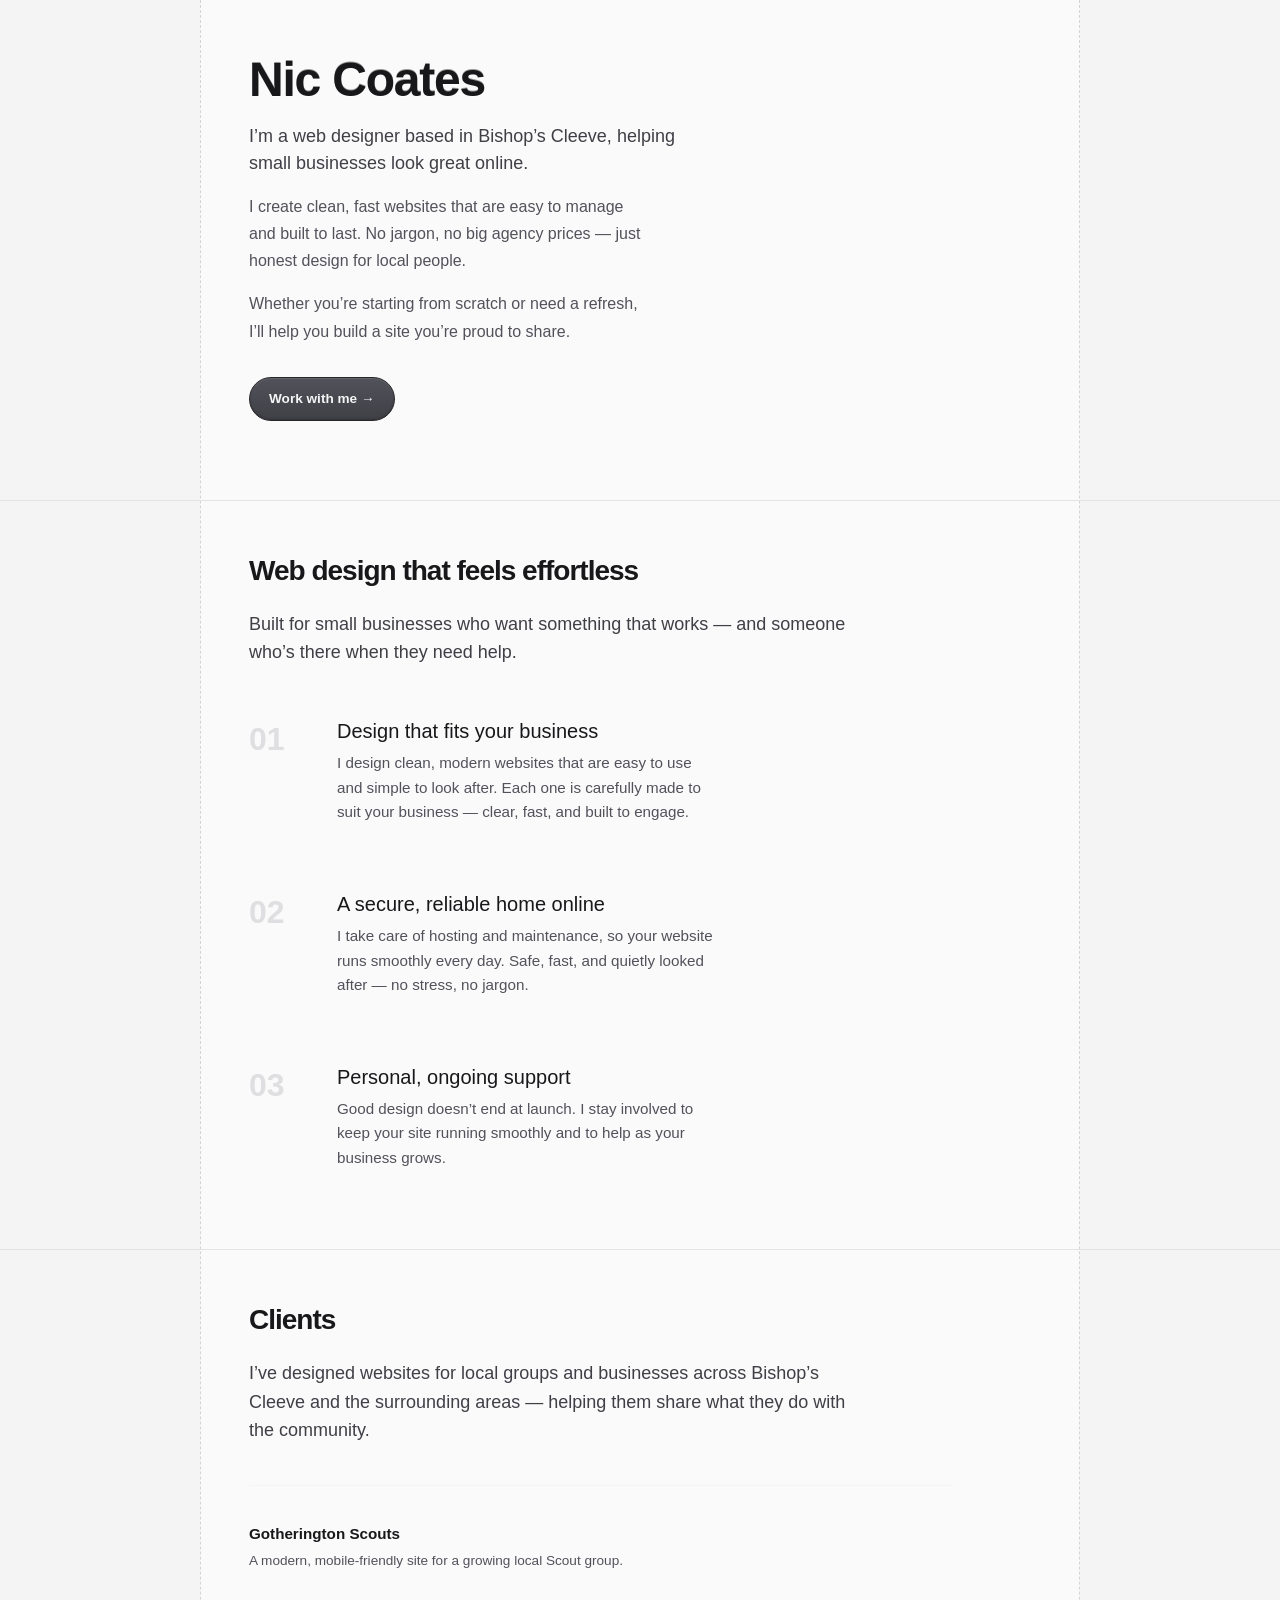
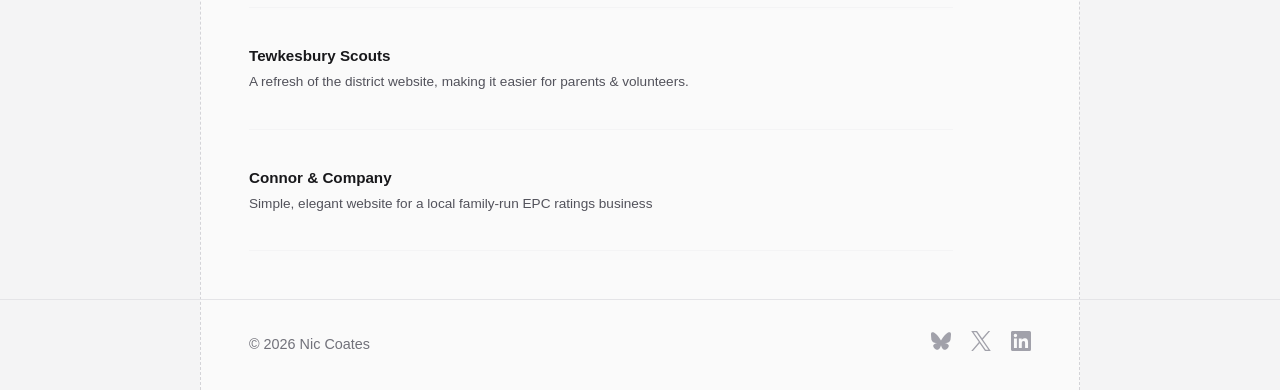
==== index.html @ e414793d "Brand new design to reflect my design businesses" ====
<!doctype html>
<html lang="en">
    <head>
        <meta charset="UTF-8" />
        <meta name="viewport" content="width=device-width, initial-scale=1.0" />
        <meta http-equiv="X-UA-Compatible" content="ie=edge" />

        <title>Nic Coates — Web Design in Bishop’s Cleeve</title>

        <!-- Open Graph tags -->
        <meta
            property="og:title"
            content="Nic Coates — Web Design for Small Businesses"
        />
        <meta
            property="og:description"
            content="Clean, modern websites for small businesses and organisations. Based in Bishop’s Cleeve, working with clients across the UK."
        />
        <meta property="og:url" content="https://www.niccoates.uk" />
        <meta property="og:type" content="website" />
        <meta
            property="og:image"
            content="https://www.niccoates.uk/og_image.png"
        />

        <!-- X (Twitter) Card tags -->
        <meta name="twitter:card" content="summary_large_image" />
        <meta
            name="twitter:title"
            content="Nic Coates — Web Design for Small Businesses"
        />
        <meta
            name="twitter:description"
            content="Clean, modern websites for small businesses and organisations."
        />
        <meta name="twitter:creator" content="@niccoatesuk" />
        <meta
            name="twitter:image"
            content="https://www.niccoates.uk/og_image.png"
        />

        <!-- SEO related meta tags -->
        <meta
            name="description"
            content="I’m Nic, a local web designer in Bishop’s Cleeve. I build clean, modern websites for small businesses and community groups."
        />
        <meta
            name="keywords"
            content="web design Bishop’s Cleeve, local web designer, Bishop’s Cleeve websites, small business websites Bishop’s Cleeve, website designer Cheltenham, Nic Coates web design"
        />

        <meta name="author" content="Nic Coates" />
        <meta name="robots" content="index, follow" />

        <!-- Favicon -->
        <link rel="icon" href="icon.png" type="image/x-icon" />

        <!-- Stylesheets and Fonts -->
        <link rel="stylesheet" href="style.css" />
        <link rel="preconnect" href="https://fonts.bunny.net" />

        <!-- Seline Privacy Analytics -->
        <script
            async
            src="https://cdn.seline.so/seline.js"
            data-token="06e7c9becb7eb8b"
        ></script>
    </head>
    <body>
        <div class="container">
            <section id="about">
                <h1>Nic Coates</h1>
                <p class="subtitle">
                    I’m a web designer based in Bishop’s Cleeve, helping small
                    businesses look great online.
                </p>
                <p>
                    I create clean, fast websites that are easy to manage and
                    built to last. No jargon, no big agency prices — just honest
                    design for local people.
                </p>
                <p>
                    Whether you’re starting from scratch or need a refresh, I’ll
                    help you build a site you’re proud to share.
                </p>
                <a href="#contact" class="button">Work with me →</a>
            </section>

            <section id="offer">
                <h2>Web design that feels effortless</h2>
                <p class="intro">
                    Built for small businesses who want something that works —
                    and someone who’s there when they need help.
                </p>

                <div class="offer-list">
                    <div class="offer-item">
                        <span class="offer-number">01</span>
                        <div class="offer-content">
                            <h3>Design that fits your business</h3>
                            <p>
                                I design clean, modern websites that are easy to
                                use and simple to look after. Each one is
                                carefully made to suit your business — clear,
                                fast, and built to engage.
                            </p>
                        </div>
                    </div>

                    <div class="offer-item">
                        <span class="offer-number">02</span>
                        <div class="offer-content">
                            <h3>A secure, reliable home online</h3>
                            <p>
                                I take care of hosting and maintenance, so your
                                website runs smoothly every day. Safe, fast, and
                                quietly looked after — no stress, no jargon.
                            </p>
                        </div>
                    </div>

                    <div class="offer-item">
                        <span class="offer-number">03</span>
                        <div class="offer-content">
                            <h3>Personal, ongoing support</h3>
                            <p>
                                Good design doesn’t end at launch. I stay
                                involved to keep your site running smoothly and
                                to help as your business grows.
                            </p>
                        </div>
                    </div>
                </div>
            </section>

            <section id="clients">
                <h2>Clients</h2>
                <p class="intro">
                    I’ve designed websites for local groups and businesses
                    across Bishop’s Cleeve and the surrounding areas — helping
                    them share what they do with the community.
                </p>

                <ul class="client-list">
                    <li>
                        <a
                            href="https://gotheringtonscouts.org.uk"
                            target="_blank"
                            rel="noopener"
                        >
                            <span class="client-name">Gotherington Scouts</span>
                            <span class="client-desc"
                                >A modern, mobile-friendly site for a growing
                                local Scout group.</span
                            >
                        </a>
                    </li>

                    <li>
                        <a
                            href="https://tewkesburyscouts.org.uk"
                            target="_blank"
                            rel="noopener"
                        >
                            <span class="client-name">Tewkesbury Scouts</span>
                            <span class="client-desc"
                                >A refresh of the district website, making it
                                easier for parents & volunteers.</span
                            >
                        </a>
                    </li>

                    <li>
                        <a
                            href="https://connorandcompany.co.uk"
                            target="_blank"
                            rel="noopener"
                        >
                            <span class="client-name"
                                >Connor &amp; Company</span
                            >
                            <span class="client-desc"
                                >Simple, elegant website for a local family-run
                                EPC ratings business</span
                            >
                        </a>
                    </li>
                </ul>
            </section>
            <footer id="site-footer">
                <div class="footer-content">
                    <p class="footer-left">
                        &copy; <span id="year"></span> Nic Coates
                    </p>
                    <div class="footer-right">
                        <a
                            href="https://bsky.app/profile/niccoates.uk"
                            target="_blank"
                            aria-label="Bluesky"
                        >
                            <svg
                                width="20"
                                height="20"
                                viewBox="0 0 20 20"
                                fill="none"
                                xmlns="http://www.w3.org/2000/svg"
                            >
                                <path
                                    d="M4.335 2.38081C6.62833 4.10164 9.09417 7.59164 10 9.46497C10.9058 7.59247 13.3717 4.10164 15.665 2.38081C17.3192 1.13831 20 0.177474 20 3.23581C20 3.84581 19.65 8.36581 19.4442 9.09998C18.7308 11.6508 16.1292 12.3016 13.815 11.9083C17.86 12.5966 18.8892 14.8766 16.6667 17.1575C12.4458 21.4875 10.6 16.0708 10.1275 14.6825C10.0408 14.4283 10.0008 14.3091 10 14.41C10 14.3091 9.95833 14.4283 9.8725 14.6825C9.39917 16.0708 7.55417 21.4875 3.33333 17.1575C1.11083 14.8766 2.14 12.5966 6.185 11.9075C3.87083 12.3016 1.26917 11.6508 0.555833 9.09998C0.35 8.36664 0 3.84581 0 3.23581C0 0.177474 2.68083 1.13831 4.335 2.38081Z"
                                    fill="currentColor"
                                />
                            </svg>
                        </a>
                        <a
                            href="https://x.com/niccoatesuk"
                            target="_blank"
                            aria-label="X (Twitter)"
                        >
                            <svg
                                width="20"
                                height="20"
                                viewBox="0 0 20 20"
                                fill="none"
                                xmlns="http://www.w3.org/2000/svg"
                            >
                                <g clip-path="url(#clip0_41_11)">
                                    <path
                                        d="M11.8618 8.46833L19.1476 0H17.4209L11.0951 7.35333L6.04259 0H0.215088L7.85509 11.1192L0.215088 20H1.94175L8.62175 12.235L13.9576 20H19.7851L11.8618 8.46833ZM9.49759 11.2175L8.72342 10.11L2.56342 1.3H5.21509L10.1859 8.41L10.9601 9.5175L17.4218 18.7592H14.7701L9.49759 11.2175Z"
                                        fill="currentColor"
                                    />
                                </g>
                                <defs>
                                    <clipPath id="clip0_41_11">
                                        <rect
                                            width="20"
                                            height="20"
                                            fill="white"
                                        />
                                    </clipPath>
                                </defs>
                            </svg>
                        </a>
                        <a
                            href="https://www.linkedin.com/in/niccoates/"
                            target="_blank"
                            aria-label="LinkedIn"
                        >
                            <svg
                                xmlns="http://www.w3.org/2000/svg"
                                width="20"
                                height="20"
                                fill="currentColor"
                                viewBox="0 0 24 24"
                            >
                                <path
                                    d="M22.162 0H1.838C.823 0 0 .823 0 1.838v20.324C0 23.177.823 24 1.838 24h20.324A1.84 1.84 0 0 0 24 22.162V1.838A1.84 1.84 0 0 0 22.162 0ZM7.09 20.452H3.546V9.02H7.09ZM5.318 7.483a2.05 2.05 0 1 1 0-4.1 2.05 2.05 0 0 1 0 4.1ZM20.452 20.452h-3.545v-5.541c0-1.32-.027-3.016-1.838-3.016-1.84 0-2.122 1.435-2.122 2.919v5.638H9.403V9.02h3.4v1.561h.049a3.731 3.731 0 0 1 3.361-1.846c3.594 0 4.256 2.366 4.256 5.44v6.277Z"
                                />
                            </svg>
                        </a>
                    </div>
                </div>
            </footer>
        </div>

        <script>
            document.getElementById("year").textContent =
                new Date().getFullYear();
        </script>
    </body>
</html>
---- style.css ----
@import url(https://fonts.bunny.net/css?family=be-vietnam-pro:300,400,500,600,700);

:root {
    --color-bg: #fafafa;
    --color-text: #18181b;
    --color-text-accent: #3f3f46;
    --font-family-base: "Be Vietnam Pro", sans-serif;
    --font-size-base: 1.05rem;
    --font-size-lg: 1.25rem;
    --font-size-sm: 0.95rem;
    --line-height: 1.6;
    --max-width: 880px;
    --radius: 8px;
    --transition: 0.2s ease-in-out;
    --border-color: #d4d4d8;
    --border-color-alt: #f4f4f5;
}

*,
*::before,
*::after {
    box-sizing: border-box;
}

html,
body {
    height: 100%;
    scroll-behavior: smooth;
    margin: 0;
    padding: 0;
}

body {
    display: flex;
    flex-direction: column;
    min-height: 100vh;
    font-family: var(--font-family-base);
    font-size: var(--font-size-base);
    line-height: var(--line-height);
    color: var(--color-text);
    background: #f4f4f5;
}

.container {
    flex: 1;
    background: var(--color-bg);
    width: 90%;
    max-width: var(--max-width);
    margin: 0 auto;
    padding: 0 3rem;
    border-right: 1px dashed var(--border-color);
    border-left: 1px dashed var(--border-color);
}

#about {
    margin-top: 6vh;
    position: relative;
    padding-bottom: 5rem;
}

#about::after {
    content: "";
    position: absolute;
    left: 50%;
    bottom: 0;
    width: 100vw;
    height: 1px;
    background: #e4e4e7;
    transform: translateX(-50%);
}

h1 {
    font-size: clamp(2.25rem, 4vw, 3rem);
    letter-spacing: -1.2px;
    font-weight: 700;
    margin: 0 0 1rem 0;
    line-height: 1.1;
    position: relative;
    color: #18181b;
    text-shadow:
        0 1px 0 rgba(255, 255, 255, 0.6),
        0 -1px 0 rgba(0, 0, 0, 0.4);
}

.subtitle {
    font-size: 1.125rem;
    margin: 0 0 1rem 0;
    color: #3f3f46;
    font-weight: 400;
    line-height: 1.5;
}

p {
    font-size: 1rem;
    color: #52525b;
    line-height: 1.7;
    font-weight: 400;
    margin: 0 0 1rem 0;
    max-width: 45ch;
}

.button {
    display: inline-block;
    background: linear-gradient(to bottom, #52525b, #3f3f46);
    color: #f4f4f5;
    padding: 0.75em 1.4em;
    border-radius: 9999px;
    font-weight: 600;
    font-size: 0.85rem;
    text-decoration: none;
    border: 1px solid #27272a;
    box-shadow:
        inset 0 1px 0 rgba(255, 255, 255, 0.1),
        inset 0 -1px 2px rgba(0, 0, 0, 0.2);
    transition: all 0.2s ease;
    margin-top: 1rem;
}

.button:hover {
    background: linear-gradient(to bottom, #63636b, #4b4b53);
    box-shadow:
        0 1px 2px rgba(0, 0, 0, 0.5),
        inset 0 1px 0 rgba(255, 255, 255, 0.15),
        inset 0 -1px 2px rgba(0, 0, 0, 0.5);
    transform: translateY(-1px);
}

#offer {
    padding: 3rem 0;
    position: relative;
}

#offer::after {
    content: "";
    position: absolute;
    left: 50%;
    bottom: 0;
    width: 100vw;
    height: 1px;
    background: #e4e4e7;
    transform: translateX(-50%);
}

#offer h2 {
    font-size: clamp(1.5rem, 4vw, 1.75rem);
    font-weight: 600;
    margin: 0 0 1rem 0;
    color: #18181b;
    letter-spacing: -1px;
}

#offer .intro {
    font-size: 1.125rem;
    color: #3f3f46;
    margin: 0 0 1rem 0;
    max-width: 60ch;
    line-height: 1.6;
}

.offer-list {
    display: flex;
    flex-direction: column;
    gap: 2rem;
    padding: 1rem 0;
}

.offer-item {
    display: flex;
    align-items: flex-start;
    padding: 1rem 0;
}

.offer-number {
    font-weight: 600;
    font-size: 2rem;
    color: #d4d4d8;
    flex-shrink: 0;
    width: 3rem;
    margin-right: 2.5rem;
    line-height: 1.5;
    opacity: 0.7;
    transition: color 0.3s ease;
}

.offer-item:nth-child(1):hover .offer-number {
    color: #818cf8;
    opacity: 1;
}

.offer-item:nth-child(2):hover .offer-number {
    color: #a78bfa;
    opacity: 1;
}

.offer-item:nth-child(3):hover .offer-number {
    color: #c084fc;
    opacity: 1;
}

.offer-content h3 {
    font-size: 1.25rem;
    font-weight: 500;
    color: #18181b;
    margin: 0 0 0.25rem 0;
}

.offer-content p {
    font-size: var(--font-size-sm);
    color: #52525b;
    line-height: 1.6;
    margin: 0;
}

#clients {
    padding: 3rem 0;
}

#clients h2 {
    font-size: clamp(1.5rem, 4vw, 1.75rem);
    font-weight: 600;
    margin: 0 0 1rem 0;
    color: #18181b;
    letter-spacing: -1px;
}

#clients .intro {
    font-size: 1.125rem;
    color: #3f3f46;
    margin: 0 0 2.5rem 0;
    max-width: 60ch;
    line-height: 1.6;
}

.client-list {
    list-style: none;
    margin: 0;
    padding: 0;
    border-top: 1px solid var(--border-color-alt);
    border-bottom: 1px solid var(--border-color-alt);
    width: 90%;
}

.client-list li {
    border-top: 1px solid var(--border-color-alt);
    transition:
        background 0.2s ease,
        transform 0.2s ease;
    padding: 1rem 0;
}

.client-list li:first-child {
    border-top: none;
}

.client-list a {
    display: flex;
    flex-direction: column;
    text-decoration: none;
    color: #18181b;
    padding: 1.25rem 1.25rem 1.25rem 0;
    position: relative;
    transition: padding 0.5s ease;
}

.client-list a::after {
    content: "›";
    position: absolute;
    right: 1rem;
    top: 50%;
    transform: translateY(-50%);
    opacity: 0;
    transition:
        opacity 0.2s ease,
        transform 0.2s ease;
    font-size: 1.25rem;
    color: #3f3f46;
}

.client-name {
    font-weight: 600;
    font-size: 0.95rem;
    margin-bottom: 0.25rem;
}

.client-desc {
    font-size: 0.85rem;
    color: #52525b;
    line-height: 1.5;
}

.client-list a:hover {
    background: #f4f4f5;
    padding-left: 1.25rem;
}

.client-list a:hover::after {
    opacity: 1;
    transform: translateY(-50%) translateX(4px);
}

#site-footer {
    padding: 2rem 0;
    color: #71717a;
    font-size: 0.8rem;
    position: relative;
    overflow: visible;
}

#site-footer::after {
    content: "";
    position: absolute;
    left: 50%;
    top: 0;
    width: 100vw;
    height: 1px;
    background: #e4e4e7;
    transform: translateX(-50%);
    pointer-events: none;
    z-index: 0;
}

.footer-content {
    position: relative;
    z-index: 1;
    display: flex;
    justify-content: space-between;
    align-items: center;
    flex-wrap: wrap;
    width: 100%;
    max-width: var(--max-width);
    margin: 0 auto;
}

.footer-left {
    margin: 0;
    font-weight: 400;
    font-size: 0.9rem;
    color: #71717a;
}

.footer-right {
    display: flex;
    gap: 1.25rem;
}

.footer-right a {
    color: #a1a1aa;
    transition: color 0.2s ease;
    fill: #a1a1aa;
}

.footer-right a:hover {
    color: #18181b;
    fill: #18181b;
}

@media (max-width: 768px) {
    .container {
        width: 95%;
        padding: 0 1.25rem;
        border-left: none;
        border-right: none;
    }

    .offer-item {
        flex-direction: column;
        align-items: flex-start;
    }

    .offer-number {
        margin: 0 0 0.5rem 0;
    }

    .footer-content {
        flex-direction: column;
        gap: 1rem;
        text-align: center;
    }

    .client-list a {
        padding: 1rem 0;
    }
}
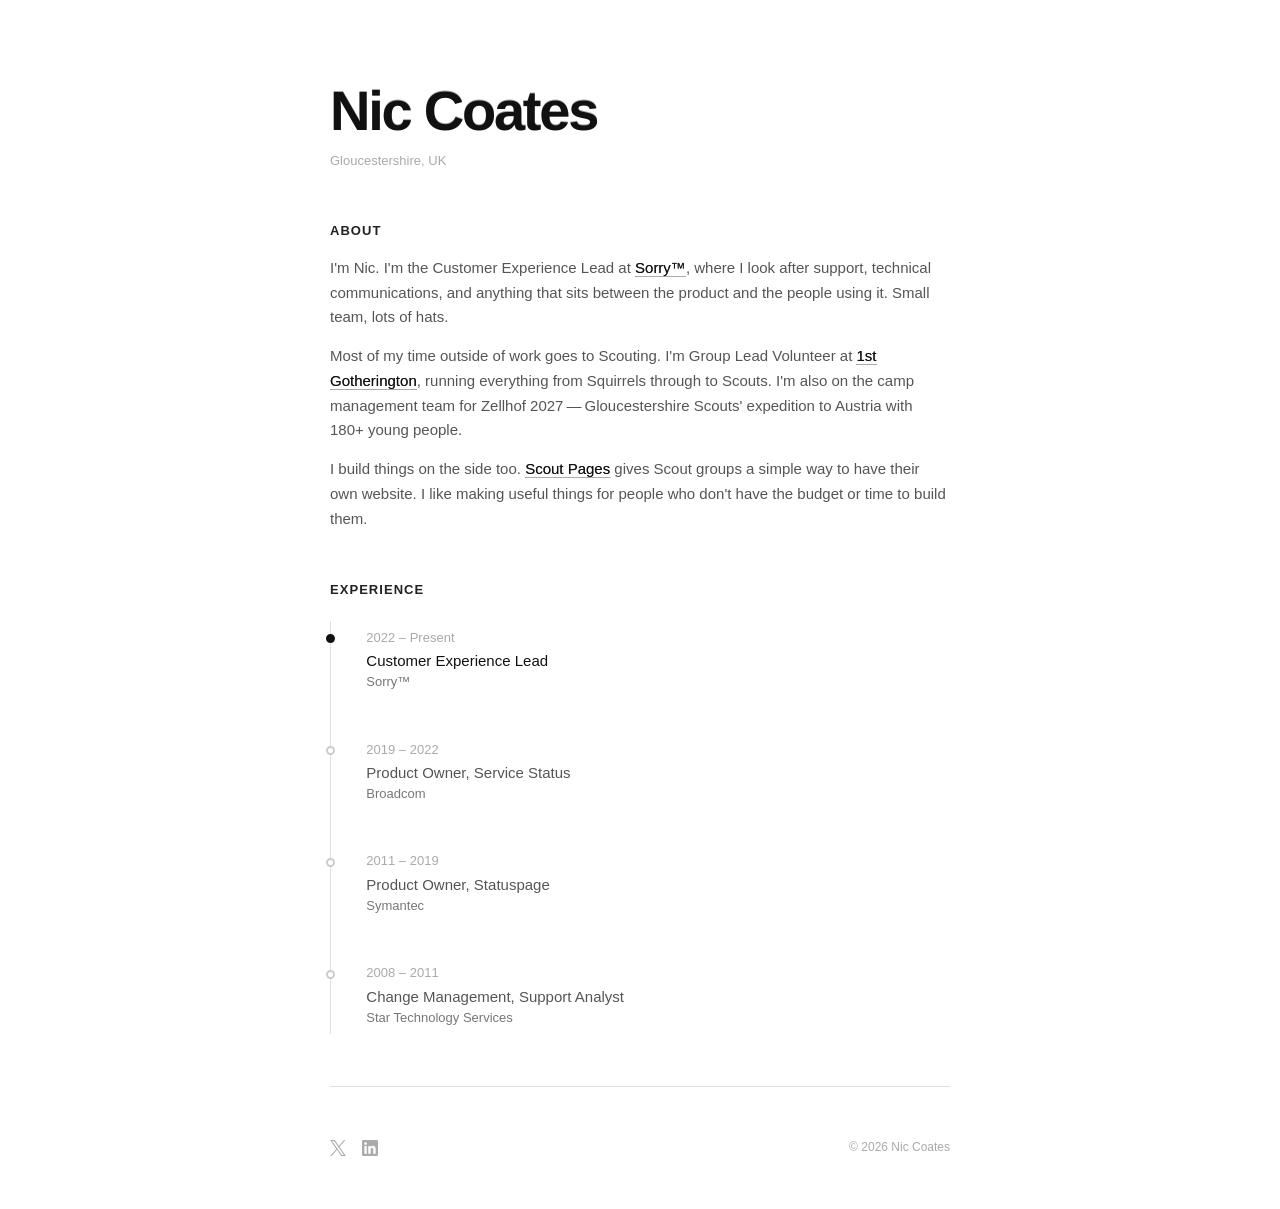
==== commit 59cf0b44: "Redesign site as a personal page Replace the web design freelancer site with a clean, minimal person" ====
--- a/index.html
+++ b/index.html
@@ -3,268 +3,187 @@
     <head>
         <meta charset="UTF-8" />
         <meta name="viewport" content="width=device-width, initial-scale=1.0" />
-        <meta http-equiv="X-UA-Compatible" content="ie=edge" />
 
-        <title>Nic Coates — Web Design in Bishop’s Cleeve</title>
+        <title>Nic Coates</title>
 
-        <!-- Open Graph tags -->
+        <!-- SEO -->
         <meta
-            property="og:title"
-            content="Nic Coates — Web Design for Small Businesses"
+            name="description"
+            content="Nic Coates — Customer Experience Lead at Sorry™, Scout leader, and builder of things for people who give their time."
         />
+        <meta name="author" content="Nic Coates" />
+        <meta name="robots" content="index, follow" />
+
+        <!-- Open Graph -->
+        <meta property="og:title" content="Nic Coates" />
         <meta
             property="og:description"
-            content="Clean, modern websites for small businesses and organisations. Based in Bishop’s Cleeve, working with clients across the UK."
+            content="Customer Experience Lead at Sorry™, Scout leader, and builder of things for people who give their time."
         />
         <meta property="og:url" content="https://www.niccoates.uk" />
         <meta property="og:type" content="website" />
         <meta
             property="og:image"
-            content="https://www.niccoates.uk/og_image.png"
+            content="https://www.niccoates.uk/images/og_image.png"
         />
 
-        <!-- X (Twitter) Card tags -->
+        <!-- X (Twitter) Card -->
         <meta name="twitter:card" content="summary_large_image" />
-        <meta
-            name="twitter:title"
-            content="Nic Coates — Web Design for Small Businesses"
-        />
+        <meta name="twitter:title" content="Nic Coates" />
         <meta
             name="twitter:description"
-            content="Clean, modern websites for small businesses and organisations."
+            content="Customer Experience Lead at Sorry™, Scout leader, and builder of things for people who give their time."
         />
-        <meta name="twitter:creator" content="@niccoatesuk" />
+        <meta name="twitter:creator" content="@niccoates" />
         <meta
             name="twitter:image"
-            content="https://www.niccoates.uk/og_image.png"
+            content="https://www.niccoates.uk/images/og_image.png"
         />
 
-        <!-- SEO related meta tags -->
-        <meta
-            name="description"
-            content="I’m Nic, a local web designer in Bishop’s Cleeve. I build clean, modern websites for small businesses and community groups."
-        />
-        <meta
-            name="keywords"
-            content="web design Bishop’s Cleeve, local web designer, Bishop’s Cleeve websites, small business websites Bishop’s Cleeve, website designer Cheltenham, Nic Coates web design"
+        <!-- Favicon -->
+        <link rel="icon" type="image/png" href="images/icon.png" />
+
+        <!-- Fonts -->
+        <link rel="preconnect" href="https://fonts.bunny.net" crossorigin />
+        <link
+            href="https://fonts.bunny.net/css?family=space-grotesk:400,500,600,700"
+            rel="stylesheet"
         />
 
-        <meta name="author" content="Nic Coates" />
-        <meta name="robots" content="index, follow" />
-
-        <!-- Favicon -->
-        <link rel="icon" href="icon.png" type="image/x-icon" />
-
-        <!-- Stylesheets and Fonts -->
-        <link rel="stylesheet" href="style.css" />
-        <link rel="preconnect" href="https://fonts.bunny.net" />
-
-        <!-- Seline Privacy Analytics -->
-        <script
-            async
-            src="https://cdn.seline.so/seline.js"
-            data-token="06e7c9becb7eb8b"
-        ></script>
+        <!-- Styles -->
+        <link rel="stylesheet" href="stylesheets/style.css" />
     </head>
     <body>
-        <div class="container">
-            <section id="about">
+        <div class="page">
+            <header class="header">
                 <h1>Nic Coates</h1>
-                <p class="subtitle">
-                    I’m a web designer based in Bishop’s Cleeve, helping small
-                    businesses look great online.
+                <span class="location">Gloucestershire, UK</span>
+            </header>
+
+            <div class="section about">
+                <p class="section-label">About</p>
+                <p>
+                    I'm Nic. I'm the Customer Experience Lead at
+                    <a
+                        href="https://sorryapp.com"
+                        target="_blank"
+                        rel="noopener"
+                        >Sorry&trade;</a
+                    >, where I look after support, technical communications, and
+                    anything that sits between the product and the people using
+                    it. Small team, lots of hats.
                 </p>
                 <p>
-                    I create clean, fast websites that are easy to manage and
-                    built to last. No jargon, no big agency prices — just honest
-                    design for local people.
+                    Most of my time outside of work goes to Scouting. I'm Group
+                    Lead Volunteer at
+                    <a
+                        href="https://www.gotheringtonscouts.org.uk"
+                        target="_blank"
+                        rel="noopener"
+                        >1st Gotherington</a
+                    >, running everything from Squirrels through to Scouts. I'm
+                    also on the camp management team for Zellhof
+                    2027&thinsp;&mdash;&thinsp;Gloucestershire Scouts'
+                    expedition to Austria with 180+ young people.
                 </p>
                 <p>
-                    Whether you’re starting from scratch or need a refresh, I’ll
-                    help you build a site you’re proud to share.
+                    I build things on the side too.
+                    <a
+                        href="https://www.scoutpages.co.uk"
+                        target="_blank"
+                        rel="noopener"
+                        >Scout Pages</a
+                    >
+                    gives Scout groups a simple way to have their own website. I
+                    like making useful things for people who don't have the
+                    budget or time to build them.
                 </p>
-                <a href="#contact" class="button">Work with me →</a>
-            </section>
+            </div>
 
-            <section id="offer">
-                <h2>Web design that feels effortless</h2>
-                <p class="intro">
-                    Built for small businesses who want something that works —
-                    and someone who’s there when they need help.
-                </p>
-
-                <div class="offer-list">
-                    <div class="offer-item">
-                        <span class="offer-number">01</span>
-                        <div class="offer-content">
-                            <h3>Design that fits your business</h3>
-                            <p>
-                                I design clean, modern websites that are easy to
-                                use and simple to look after. Each one is
-                                carefully made to suit your business — clear,
-                                fast, and built to engage.
-                            </p>
+            <div class="section">
+                <p class="section-label">Experience</p>
+                <div class="timeline">
+                    <div class="timeline-entry current">
+                        <div class="timeline-date">2022 &ndash; Present</div>
+                        <div class="timeline-title">
+                            Customer Experience Lead
                         </div>
+                        <div class="timeline-org">Sorry&trade;</div>
                     </div>
-
-                    <div class="offer-item">
-                        <span class="offer-number">02</span>
-                        <div class="offer-content">
-                            <h3>A secure, reliable home online</h3>
-                            <p>
-                                I take care of hosting and maintenance, so your
-                                website runs smoothly every day. Safe, fast, and
-                                quietly looked after — no stress, no jargon.
-                            </p>
+                    <div class="timeline-entry">
+                        <div class="timeline-date">2019 &ndash; 2022</div>
+                        <div class="timeline-title">
+                            Product Owner, Service Status
                         </div>
+                        <div class="timeline-org">Broadcom</div>
                     </div>
-
-                    <div class="offer-item">
-                        <span class="offer-number">03</span>
-                        <div class="offer-content">
-                            <h3>Personal, ongoing support</h3>
-                            <p>
-                                Good design doesn’t end at launch. I stay
-                                involved to keep your site running smoothly and
-                                to help as your business grows.
-                            </p>
+                    <div class="timeline-entry">
+                        <div class="timeline-date">2011 &ndash; 2019</div>
+                        <div class="timeline-title">
+                            Product Owner, Statuspage
                         </div>
+                        <div class="timeline-org">Symantec</div>
+                    </div>
+                    <div class="timeline-entry">
+                        <div class="timeline-date">2008 &ndash; 2011</div>
+                        <div class="timeline-title">
+                            Change Management, Support Analyst
+                        </div>
+                        <div class="timeline-org">Star Technology Services</div>
                     </div>
                 </div>
-            </section>
+            </div>
 
-            <section id="clients">
-                <h2>Clients</h2>
-                <p class="intro">
-                    I’ve designed websites for local groups and businesses
-                    across Bishop’s Cleeve and the surrounding areas — helping
-                    them share what they do with the community.
-                </p>
+            <hr />
 
-                <ul class="client-list">
-                    <li>
-                        <a
-                            href="https://gotheringtonscouts.org.uk"
-                            target="_blank"
-                            rel="noopener"
+            <footer class="footer">
+                <div class="footer-links">
+                    <a
+                        href="https://twitter.com/niccoates"
+                        target="_blank"
+                        rel="noopener"
+                        aria-label="X (Twitter)"
+                    >
+                        <svg
+                            width="16"
+                            height="16"
+                            viewBox="0 0 20 20"
+                            fill="none"
+                            xmlns="http://www.w3.org/2000/svg"
                         >
-                            <span class="client-name">Gotherington Scouts</span>
-                            <span class="client-desc"
-                                >A modern, mobile-friendly site for a growing
-                                local Scout group.</span
-                            >
-                        </a>
-                    </li>
-
-                    <li>
-                        <a
-                            href="https://tewkesburyscouts.org.uk"
-                            target="_blank"
-                            rel="noopener"
+                            <path
+                                d="M11.8618 8.46833L19.1476 0H17.4209L11.0951 7.35333L6.04259 0H0.215088L7.85509 11.1192L0.215088 20H1.94175L8.62175 12.235L13.9576 20H19.7851L11.8618 8.46833ZM9.49759 11.2175L8.72342 10.11L2.56342 1.3H5.21509L10.1859 8.41L10.9601 9.5175L17.4218 18.7592H14.7701L9.49759 11.2175Z"
+                                fill="currentColor"
+                            />
+                        </svg>
+                    </a>
+                    <a
+                        href="https://linkedin.com/in/niccoates"
+                        target="_blank"
+                        rel="noopener"
+                        aria-label="LinkedIn"
+                    >
+                        <svg
+                            xmlns="http://www.w3.org/2000/svg"
+                            width="16"
+                            height="16"
+                            fill="currentColor"
+                            viewBox="0 0 24 24"
                         >
-                            <span class="client-name">Tewkesbury Scouts</span>
-                            <span class="client-desc"
-                                >A refresh of the district website, making it
-                                easier for parents & volunteers.</span
-                            >
-                        </a>
-                    </li>
-
-                    <li>
-                        <a
-                            href="https://connorandcompany.co.uk"
-                            target="_blank"
-                            rel="noopener"
-                        >
-                            <span class="client-name"
-                                >Connor &amp; Company</span
-                            >
-                            <span class="client-desc"
-                                >Simple, elegant website for a local family-run
-                                EPC ratings business</span
-                            >
-                        </a>
-                    </li>
-                </ul>
-            </section>
-            <footer id="site-footer">
-                <div class="footer-content">
-                    <p class="footer-left">
-                        &copy; <span id="year"></span> Nic Coates
-                    </p>
-                    <div class="footer-right">
-                        <a
-                            href="https://bsky.app/profile/niccoates.uk"
-                            target="_blank"
-                            aria-label="Bluesky"
-                        >
-                            <svg
-                                width="20"
-                                height="20"
-                                viewBox="0 0 20 20"
-                                fill="none"
-                                xmlns="http://www.w3.org/2000/svg"
-                            >
-                                <path
-                                    d="M4.335 2.38081C6.62833 4.10164 9.09417 7.59164 10 9.46497C10.9058 7.59247 13.3717 4.10164 15.665 2.38081C17.3192 1.13831 20 0.177474 20 3.23581C20 3.84581 19.65 8.36581 19.4442 9.09998C18.7308 11.6508 16.1292 12.3016 13.815 11.9083C17.86 12.5966 18.8892 14.8766 16.6667 17.1575C12.4458 21.4875 10.6 16.0708 10.1275 14.6825C10.0408 14.4283 10.0008 14.3091 10 14.41C10 14.3091 9.95833 14.4283 9.8725 14.6825C9.39917 16.0708 7.55417 21.4875 3.33333 17.1575C1.11083 14.8766 2.14 12.5966 6.185 11.9075C3.87083 12.3016 1.26917 11.6508 0.555833 9.09998C0.35 8.36664 0 3.84581 0 3.23581C0 0.177474 2.68083 1.13831 4.335 2.38081Z"
-                                    fill="currentColor"
-                                />
-                            </svg>
-                        </a>
-                        <a
-                            href="https://x.com/niccoatesuk"
-                            target="_blank"
-                            aria-label="X (Twitter)"
-                        >
-                            <svg
-                                width="20"
-                                height="20"
-                                viewBox="0 0 20 20"
-                                fill="none"
-                                xmlns="http://www.w3.org/2000/svg"
-                            >
-                                <g clip-path="url(#clip0_41_11)">
-                                    <path
-                                        d="M11.8618 8.46833L19.1476 0H17.4209L11.0951 7.35333L6.04259 0H0.215088L7.85509 11.1192L0.215088 20H1.94175L8.62175 12.235L13.9576 20H19.7851L11.8618 8.46833ZM9.49759 11.2175L8.72342 10.11L2.56342 1.3H5.21509L10.1859 8.41L10.9601 9.5175L17.4218 18.7592H14.7701L9.49759 11.2175Z"
-                                        fill="currentColor"
-                                    />
-                                </g>
-                                <defs>
-                                    <clipPath id="clip0_41_11">
-                                        <rect
-                                            width="20"
-                                            height="20"
-                                            fill="white"
-                                        />
-                                    </clipPath>
-                                </defs>
-                            </svg>
-                        </a>
-                        <a
-                            href="https://www.linkedin.com/in/niccoates/"
-                            target="_blank"
-                            aria-label="LinkedIn"
-                        >
-                            <svg
-                                xmlns="http://www.w3.org/2000/svg"
-                                width="20"
-                                height="20"
-                                fill="currentColor"
-                                viewBox="0 0 24 24"
-                            >
-                                <path
-                                    d="M22.162 0H1.838C.823 0 0 .823 0 1.838v20.324C0 23.177.823 24 1.838 24h20.324A1.84 1.84 0 0 0 24 22.162V1.838A1.84 1.84 0 0 0 22.162 0ZM7.09 20.452H3.546V9.02H7.09ZM5.318 7.483a2.05 2.05 0 1 1 0-4.1 2.05 2.05 0 0 1 0 4.1ZM20.452 20.452h-3.545v-5.541c0-1.32-.027-3.016-1.838-3.016-1.84 0-2.122 1.435-2.122 2.919v5.638H9.403V9.02h3.4v1.561h.049a3.731 3.731 0 0 1 3.361-1.846c3.594 0 4.256 2.366 4.256 5.44v6.277Z"
-                                />
-                            </svg>
-                        </a>
-                    </div>
+                            <path
+                                d="M22.162 0H1.838C.823 0 0 .823 0 1.838v20.324C0 23.177.823 24 1.838 24h20.324A1.84 1.84 0 0 0 24 22.162V1.838A1.84 1.84 0 0 0 22.162 0ZM7.09 20.452H3.546V9.02H7.09ZM5.318 7.483a2.05 2.05 0 1 1 0-4.1 2.05 2.05 0 0 1 0 4.1ZM20.452 20.452h-3.545v-5.541c0-1.32-.027-3.016-1.838-3.016-1.84 0-2.122 1.435-2.122 2.919v5.638H9.403V9.02h3.4v1.561h.049a3.731 3.731 0 0 1 3.361-1.846c3.594 0 4.256 2.366 4.256 5.44v6.277Z"
+                            />
+                        </svg>
+                    </a>
                 </div>
+                <small
+                    >&copy;
+                    <script>
+                        document.write(new Date().getFullYear());
+                    </script>
+                    Nic Coates</small
+                >
             </footer>
         </div>
-
-        <script>
-            document.getElementById("year").textContent =
-                new Date().getFullYear();
-        </script>
     </body>
 </html>
--- a/stylesheets/style.css
+++ b/stylesheets/style.css
@@ -0,0 +1,336 @@
+/* ---- Reset ---- */
+
+*,
+*::before,
+*::after {
+    box-sizing: border-box;
+    margin: 0;
+    padding: 0;
+}
+
+/* ---- Tokens ---- */
+
+:root {
+    --black: #111;
+    --text: #555;
+    --text-hover: #222;
+    --label: #222;
+    --muted: #777;
+    --faint: #aaa;
+    --rule: #e0e0e0;
+    --dot: #ccc;
+    --bg: #fff;
+    --glow: rgba(0, 0, 0, 0.03);
+    --shimmer-peak: #999;
+    --font:
+        "Space Grotesk", -apple-system, BlinkMacSystemFont, "Segoe UI",
+        sans-serif;
+}
+
+@media (prefers-color-scheme: dark) {
+    :root {
+        --black: #eee;
+        --text: #aaa;
+        --text-hover: #ccc;
+        --label: #ddd;
+        --muted: #888;
+        --faint: #666;
+        --rule: #2a2a2a;
+        --dot: #444;
+        --bg: #111;
+        --glow: rgba(255, 255, 255, 0.04);
+        --shimmer-peak: #fff;
+    }
+}
+
+/* ---- Base ---- */
+
+html {
+    -webkit-font-smoothing: antialiased;
+    -moz-osx-font-smoothing: grayscale;
+}
+
+body {
+    font-family: var(--font);
+    font-size: 0.9375rem;
+    line-height: 1.65;
+    color: var(--text);
+    background: var(--bg);
+    padding: 0 1.5rem;
+}
+
+.page {
+    max-width: 620px;
+    margin: 0 auto;
+    padding: 5rem 0 3rem;
+}
+
+a {
+    color: var(--black);
+    text-decoration-color: var(--faint);
+    text-underline-offset: 0.2em;
+    transition: text-decoration-color 0.15s ease;
+}
+
+a:hover {
+    text-decoration-color: var(--black);
+}
+
+/* ---- Header ---- */
+
+.header {
+    margin-bottom: 3rem;
+}
+
+.header h1 {
+    font-size: clamp(2.5rem, 6vw, 3.5rem);
+    font-weight: 700;
+    letter-spacing: -0.04em;
+    color: var(--black);
+    line-height: 1.1;
+    margin-bottom: 0.375rem;
+    text-shadow:
+        0 1px 0 rgba(255, 255, 255, 0.6),
+        0 -1px 0 rgba(0, 0, 0, 0.35);
+}
+
+@media (prefers-color-scheme: dark) {
+    .header h1 {
+        text-shadow:
+            0 1px 0 rgba(255, 255, 255, 0.08),
+            0 -1px 0 rgba(0, 0, 0, 0.6);
+    }
+}
+
+.header .location {
+    font-size: 0.8125rem;
+    color: var(--faint);
+    font-weight: 400;
+}
+
+/* ---- Section ---- */
+
+.section {
+    margin-bottom: 3rem;
+}
+
+.section-label {
+    font-size: 0.8125rem;
+    font-weight: 800;
+    text-transform: uppercase;
+    letter-spacing: 0.08em;
+    color: var(--label);
+    margin-bottom: 1rem;
+}
+
+/* ---- About ---- */
+
+.about p {
+    margin-bottom: 0.875rem;
+}
+
+.about p:last-child {
+    margin-bottom: 0;
+}
+
+.about p:not(.section-label) {
+    background: linear-gradient(
+        90deg,
+        var(--text) 0%,
+        var(--text) 40%,
+        var(--shimmer-peak) 50%,
+        var(--text) 60%,
+        var(--text) 100%
+    );
+    background-size: 400% 100%;
+    background-position: 100% 0;
+    -webkit-background-clip: text;
+    background-clip: text;
+    color: transparent;
+}
+
+.about p:not(.section-label):hover {
+    animation: text-shimmer 1.2s ease;
+}
+
+.about p:not(.section-label) a {
+    background: none;
+    -webkit-background-clip: initial;
+    background-clip: initial;
+    -webkit-text-fill-color: initial;
+    color: var(--black);
+}
+
+/* ---- Timeline ---- */
+
+.timeline {
+    position: relative;
+    padding-left: 1.52rem;
+}
+
+.timeline::before {
+    content: "";
+    position: absolute;
+    left: 0;
+    top: 0.25rem;
+    bottom: 0.25rem;
+    width: 1px;
+    background: var(--rule);
+}
+
+.timeline-entry {
+    position: relative;
+    padding: 0.625rem 0.75rem 2.25rem;
+    border-radius: 6px;
+}
+
+.timeline-entry:last-child {
+    padding-bottom: 0.625rem;
+}
+
+.timeline-entry::before {
+    content: "";
+    position: absolute;
+    left: -1.75rem;
+    top: 1.075rem;
+    width: 9px;
+    height: 9px;
+    border-radius: 50%;
+    background: var(--bg);
+    border: 2px solid var(--dot);
+    z-index: 1;
+}
+
+.timeline-entry.current::before {
+    background: var(--black);
+    border-color: var(--black);
+}
+
+.timeline-entry.current .timeline-title {
+    background: linear-gradient(
+        90deg,
+        var(--black) 0%,
+        var(--black) 40%,
+        var(--shimmer-peak) 50%,
+        var(--black) 60%,
+        var(--black) 100%
+    );
+    background-size: 400% 100%;
+    background-position: 100% 0;
+    -webkit-background-clip: text;
+    background-clip: text;
+    color: transparent;
+}
+
+.timeline-title {
+    background: linear-gradient(
+        90deg,
+        var(--text) 0%,
+        var(--text) 40%,
+        var(--shimmer-peak) 50%,
+        var(--text) 60%,
+        var(--text) 100%
+    );
+    background-size: 400% 100%;
+    background-position: 100% 0;
+    -webkit-background-clip: text;
+    background-clip: text;
+    color: transparent;
+}
+
+.timeline-entry:hover .timeline-title {
+    animation: text-shimmer 1.2s ease;
+}
+
+@keyframes text-shimmer {
+    from {
+        background-position: 100% 0;
+    }
+    to {
+        background-position: 0% 0;
+    }
+}
+
+.timeline-date {
+    font-size: 0.8125rem;
+    color: var(--faint);
+    font-variant-numeric: tabular-nums;
+    margin-bottom: 0.125rem;
+}
+
+.timeline-title {
+    font-size: 0.9375rem;
+    font-weight: 500;
+    line-height: 1.4;
+}
+
+.timeline-org {
+    font-size: 0.8125rem;
+    color: var(--muted);
+}
+
+/* ---- Divider ---- */
+
+hr {
+    border: none;
+    border-top: 1px solid var(--rule);
+    margin: 3rem 0;
+}
+
+/* ---- Footer ---- */
+
+.footer {
+    padding: 0.2rem 0;
+    display: flex;
+    justify-content: space-between;
+    align-items: center;
+}
+
+.footer-links {
+    display: flex;
+    gap: 1rem;
+    align-items: center;
+}
+
+.footer-links a {
+    color: var(--faint);
+    text-decoration: none;
+    display: flex;
+    align-items: center;
+    transition: color 0.15s ease;
+}
+
+.footer-links a:hover {
+    color: var(--black);
+}
+
+.footer small {
+    font-size: 0.75rem;
+    color: var(--faint);
+}
+
+/* ---- Responsive ---- */
+
+@media (max-width: 540px) {
+    .page {
+        padding: 3rem 0 2rem;
+    }
+
+    .header {
+        margin-bottom: 2.5rem;
+    }
+
+    .timeline {
+        padding-left: 1.5rem;
+    }
+
+    .timeline-entry::before {
+        left: -1.5rem;
+    }
+
+    .footer {
+        flex-direction: column-reverse;
+        gap: 1rem;
+        align-items: flex-start;
+    }
+}
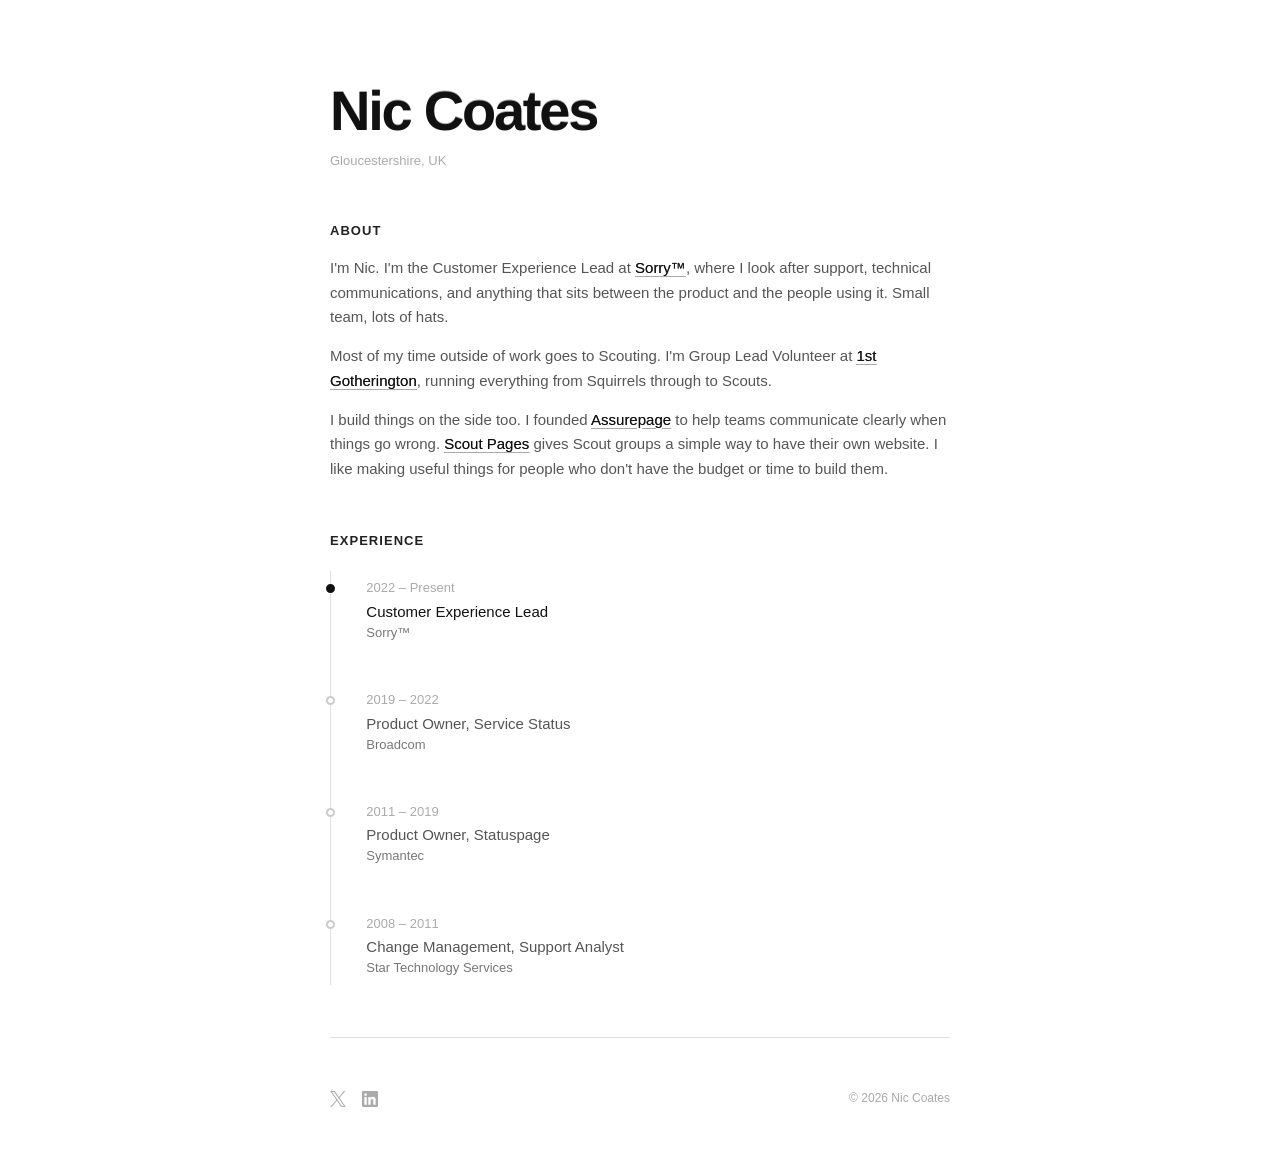
==== commit 8af18b0c: "Removed Docker and updated copy" ====
--- a/index.html
+++ b/index.html
@@ -81,13 +81,16 @@
                         target="_blank"
                         rel="noopener"
                         >1st Gotherington</a
-                    >, running everything from Squirrels through to Scouts. I'm
-                    also on the camp management team for Zellhof
-                    2027&thinsp;&mdash;&thinsp;Gloucestershire Scouts'
-                    expedition to Austria with 180+ young people.
+                    >, running everything from Squirrels through to Scouts.
                 </p>
                 <p>
                     I build things on the side too.
+                    I founded <a href="https://www.assurepage.com"
+                        target="_blank"
+                        rel="noopener"
+                        >Assurepage</a
+                    > to help teams communicate clearly when things go wrong.
+
                     <a
                         href="https://www.scoutpages.co.uk"
                         target="_blank"
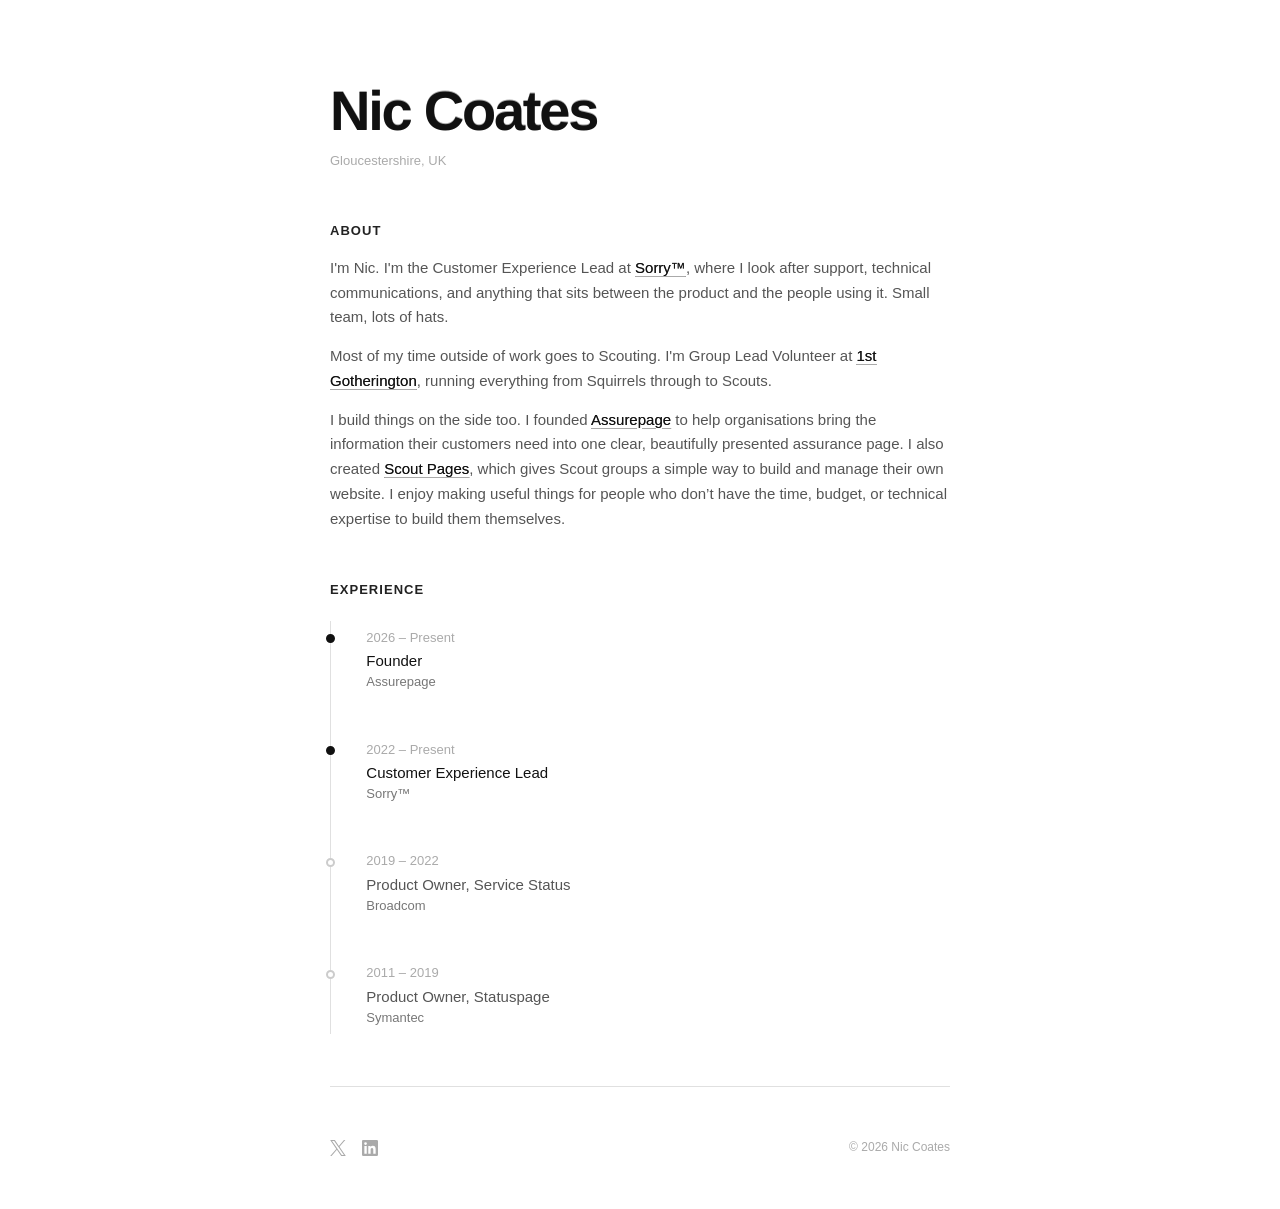
==== commit 9448e499: "Copy update Re-written the last paragraph. Added my Founder role in to work timeline." ====
--- a/index.html
+++ b/index.html
@@ -89,23 +89,28 @@
                         target="_blank"
                         rel="noopener"
                         >Assurepage</a
-                    > to help teams communicate clearly when things go wrong.
-
+                    > to help organisations bring the information their customers need into one clear, beautifully presented assurance page. I also created
+                    
                     <a
                         href="https://www.scoutpages.co.uk"
                         target="_blank"
                         rel="noopener"
                         >Scout Pages</a
-                    >
-                    gives Scout groups a simple way to have their own website. I
-                    like making useful things for people who don't have the
-                    budget or time to build them.
+                    >,
+                    which gives Scout groups a simple way to build and manage their own website. I enjoy making useful things for people who don’t have the time, budget, or technical expertise to build them themselves.
                 </p>
             </div>
 
             <div class="section">
                 <p class="section-label">Experience</p>
                 <div class="timeline">
+                    <div class="timeline-entry current">
+                        <div class="timeline-date">2026 &ndash; Present</div>
+                        <div class="timeline-title">
+                            Founder
+                        </div>
+                        <div class="timeline-org">Assurepage</div>
+                    </div>
                     <div class="timeline-entry current">
                         <div class="timeline-date">2022 &ndash; Present</div>
                         <div class="timeline-title">
@@ -126,13 +131,6 @@
                             Product Owner, Statuspage
                         </div>
                         <div class="timeline-org">Symantec</div>
-                    </div>
-                    <div class="timeline-entry">
-                        <div class="timeline-date">2008 &ndash; 2011</div>
-                        <div class="timeline-title">
-                            Change Management, Support Analyst
-                        </div>
-                        <div class="timeline-org">Star Technology Services</div>
                     </div>
                 </div>
             </div>
@@ -190,3 +188,4 @@
         </div>
     </body>
 </html>
+
